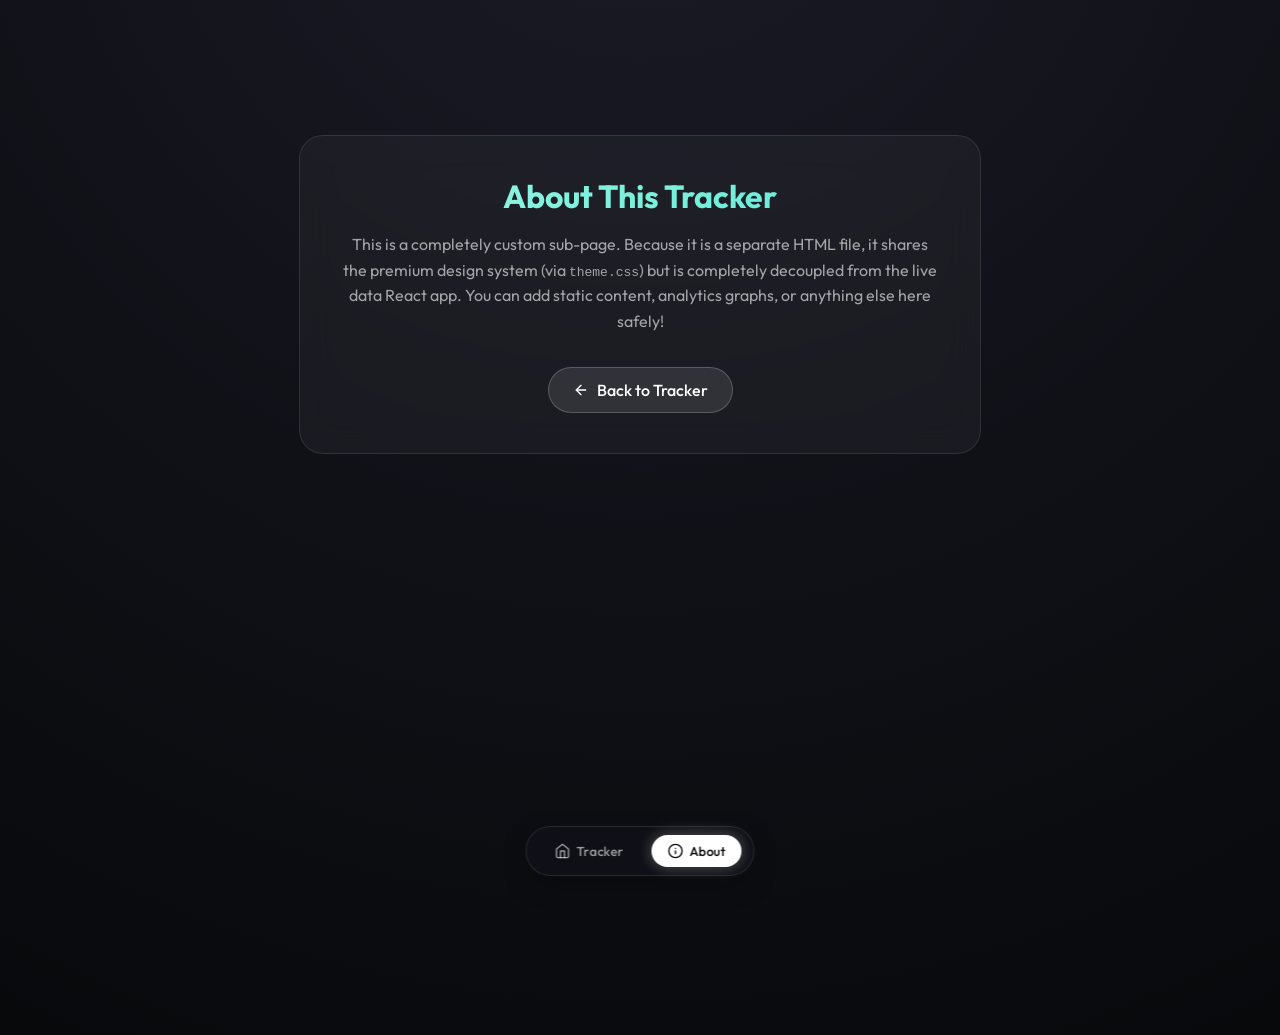
==== about.html @ 1e25994c "Redesign: injected premium theme and added about sub-page" ====
<!DOCTYPE html>
<html lang="en">
<head>
  <meta charset="UTF-8">
  <meta name="viewport" content="width=device-width, initial-scale=1">
  <title>About - Aarav's Net Worth Tracker</title>
  <link rel="preconnect" href="https://fonts.googleapis.com">
  <link rel="preconnect" href="https://fonts.gstatic.com" crossorigin>
  <link href="https://fonts.googleapis.com/css2?family=Outfit:wght@300;400;500;600;700&family=JetBrains+Mono:wght@400;500;700&display=swap" rel="stylesheet">
  <link rel="stylesheet" href="./theme.css">
  <style>
    /* Add basic reset and utility classes similar to the main app */
    body {
      margin: 0;
      background-color: #08090B;
      color: white;
      min-height: 100vh;
      display: flex;
      flex-direction: column;
      align-items: center;
      padding-top: 15vh;
    }
    .container {
      max-width: 600px;
      width: 90%;
      padding: 40px;
      border-radius: 24px;
      background: rgba(255, 255, 255, 0.04);
      border: 1px solid rgba(255, 255, 255, 0.1);
      backdrop-filter: blur(16px);
      text-align: center;
    }
    h1 {
      font-size: 32px;
      margin-bottom: 16px;
      margin-top: 0;
      background: linear-gradient(to right, #99f6e4, #5eead4);
      -webkit-background-clip: text;
      -webkit-text-fill-color: transparent;
    }
    p {
      color: rgba(255, 255, 255, 0.6);
      line-height: 1.6;
      margin-bottom: 32px;
    }
    .btn {
      display: inline-flex;
      align-items: center;
      gap: 8px;
      padding: 12px 24px;
      border-radius: 99px;
      background: rgba(255,255,255,0.1);
      color: white;
      text-decoration: none;
      font-weight: 500;
      border: 1px solid rgba(255,255,255,0.2);
      transition: all 0.2s ease;
    }
    .btn:hover {
      background: rgba(255,255,255,0.15);
      transform: translateY(-2px);
    }
  </style>
</head>
<body>
  
  <div class="container rounded-[24px]">
    <h1>About This Tracker</h1>
    <p>This is a completely custom sub-page. Because it is a separate HTML file, it shares the premium design system (via <code>theme.css</code>) but is completely decoupled from the live data React app. You can add static content, analytics graphs, or anything else here safely!</p>
    <a href="index.html" class="btn">
      <svg width="16" height="16" viewBox="0 0 24 24" fill="none" stroke="currentColor" stroke-width="2" stroke-linecap="round" stroke-linejoin="round"><line x1="19" y1="12" x2="5" y2="12"></line><polyline points="12 19 5 12 12 5"></polyline></svg>
      Back to Tracker
    </a>
  </div>

  <nav class="custom-floating-nav">
    <a href="index.html">
      <svg width="16" height="16" viewBox="0 0 24 24" fill="none" stroke="currentColor" stroke-width="2" stroke-linecap="round" stroke-linejoin="round"><path d="M3 9l9-7 9 7v11a2 2 0 0 1-2 2H5a2 2 0 0 1-2-2z"></path><polyline points="9 22 9 12 15 12 15 22"></polyline></svg>
      Tracker
    </a>
    <a href="about.html" class="active">
      <svg width="16" height="16" viewBox="0 0 24 24" fill="none" stroke="currentColor" stroke-width="2" stroke-linecap="round" stroke-linejoin="round"><circle cx="12" cy="12" r="10"></circle><line x1="12" y1="16" x2="12" y2="12"></line><line x1="12" y1="8" x2="12.01" y2="8"></line></svg>
      About
    </a>
  </nav>

</body>
</html>
---- theme.css ----
/* Premium Typography */
body, html, #root {
  font-family: 'Outfit', sans-serif !important;
}

.font-mono, .mono, .tabular-nums, 
[class*="font-mono"], [class*="tabular-nums"] {
  font-family: 'JetBrains Mono', monospace !important;
}

/* Base Body background enhancement */
body {
  background: radial-gradient(circle at 50% -20%, #1a1b26 0%, #08090B 100%) !important;
}

/* Card Hover Micro-Animations and Glows */
.rounded-\[24px\], .rounded-\[20px\], .rounded-\[18px\], .rounded-\[16px\] {
  transition: all 0.3s cubic-bezier(0.4, 0, 0.2, 1) !important;
}

.rounded-\[24px\]:hover, .rounded-\[20px\]:hover, .rounded-\[18px\]:hover {
  transform: translateY(-4px) !important;
  box-shadow: 0 20px 40px -15px rgba(52, 211, 153, 0.15),
              0 0 20px -5px rgba(139, 92, 246, 0.1) !important;
  border-color: rgba(255, 255, 255, 0.15) !important;
}

/* Enhance existing gradients (Emerald & Violet to Cyber-Pastel) */
.from-emerald-500\/10 {
  --tw-gradient-from: rgba(45, 212, 191, 0.15) !important; /* Teal tint */
}
.text-emerald-200 {
  color: #99f6e4 !important; /* Brighter teal */
}
.text-emerald-300 {
  color: #5eead4 !important;
}

/* Floating Navigation Bar Styles */
.custom-floating-nav {
  position: fixed;
  bottom: 24px;
  left: 50%;
  transform: translateX(-50%);
  z-index: 1000;
  display: flex;
  gap: 12px;
  padding: 8px 12px;
  background: rgba(18, 19, 26, 0.7);
  backdrop-filter: blur(20px);
  -webkit-backdrop-filter: blur(20px);
  border: 1px solid rgba(255, 255, 255, 0.1);
  border-radius: 99px;
  box-shadow: 0 10px 30px -10px rgba(0, 0, 0, 0.5),
              0 0 15px -5px rgba(255, 255, 255, 0.05);
  animation: slideUpNav 0.5s cubic-bezier(0.4, 0, 0.2, 1) forwards;
}

.custom-floating-nav a {
  text-decoration: none;
  color: rgba(255, 255, 255, 0.6);
  font-family: 'Outfit', sans-serif;
  font-size: 13px;
  font-weight: 500;
  padding: 8px 16px;
  border-radius: 99px;
  transition: all 0.2s ease;
  display: flex;
  align-items: center;
  gap: 6px;
}

.custom-floating-nav a:hover {
  color: white;
  background: rgba(255, 255, 255, 0.05);
}

.custom-floating-nav a.active {
  color: #08090B;
  background: white;
  box-shadow: 0 0 15px rgba(255, 255, 255, 0.3);
}

@keyframes slideUpNav {
  from { opacity: 0; transform: translate(-50%, 20px); }
  to { opacity: 1; transform: translate(-50%, 0); }
}

/* Adding padding to root so nothing gets hidden behind nav */
#root {
  padding-bottom: 80px !important;
}
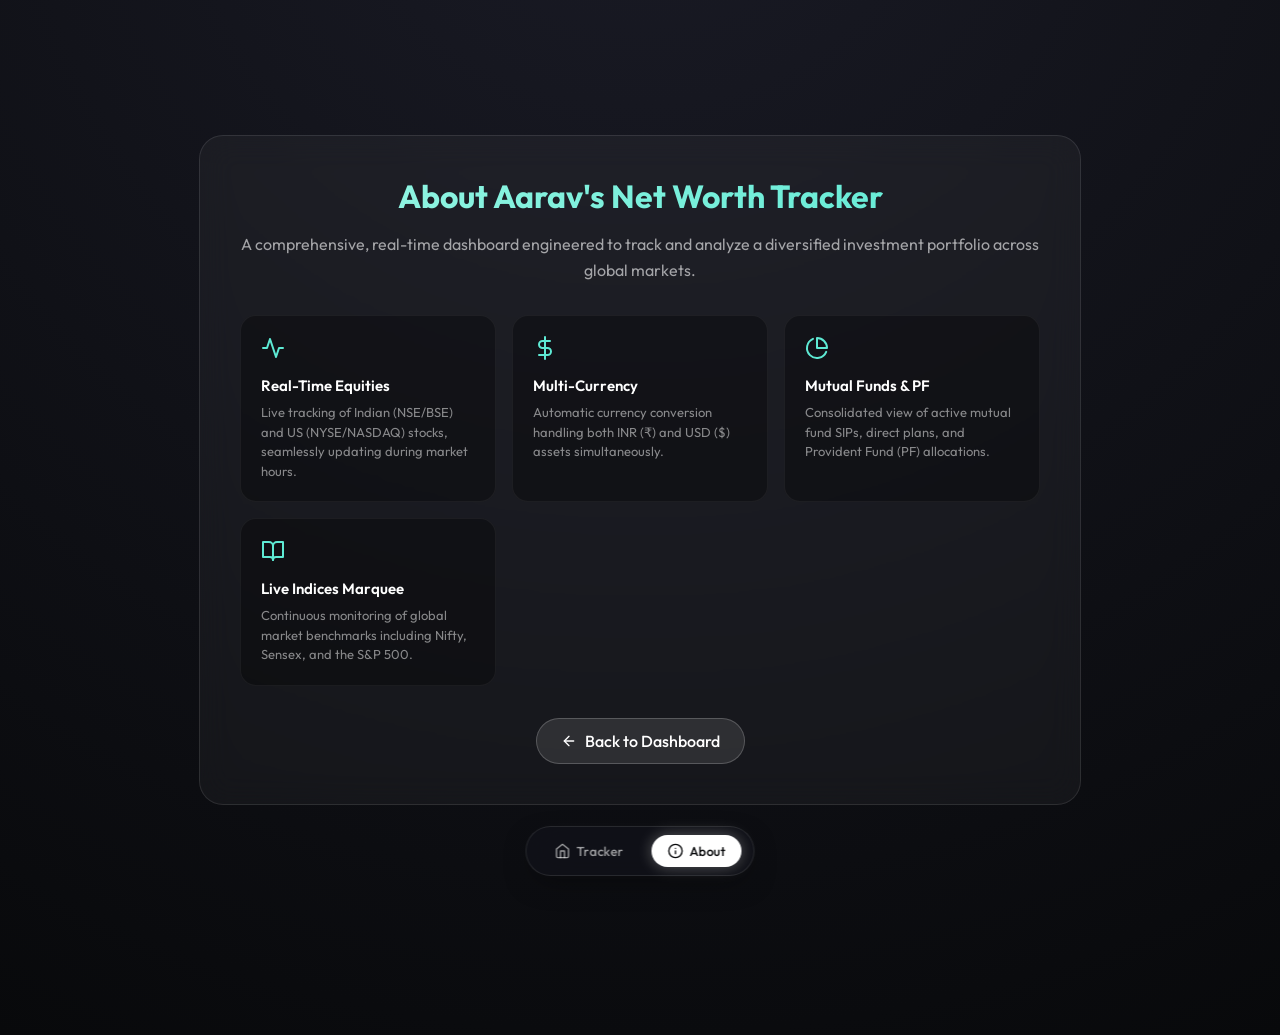
==== commit 1cb5c8eb: "Redesign: update about page content to reflect net worth tracker features" ====
--- a/about.html
+++ b/about.html
@@ -60,16 +60,80 @@
       background: rgba(255,255,255,0.15);
       transform: translateY(-2px);
     }
+    .features-grid {
+      display: grid;
+      grid-template-columns: repeat(auto-fit, minmax(250px, 1fr));
+      gap: 16px;
+      margin-bottom: 32px;
+      text-align: left;
+    }
+    .feature-card {
+      background: rgba(0, 0, 0, 0.3);
+      border: 1px solid rgba(255, 255, 255, 0.05);
+      padding: 20px;
+      border-radius: 16px;
+    }
+    .feature-icon {
+      margin-bottom: 12px;
+      color: #5eead4;
+    }
+    .feature-title {
+      font-size: 15px;
+      font-weight: 600;
+      margin-bottom: 8px;
+      color: white;
+    }
+    .feature-desc {
+      font-size: 13px;
+      color: rgba(255, 255, 255, 0.5);
+      line-height: 1.5;
+      margin: 0;
+    }
   </style>
 </head>
 <body>
   
-  <div class="container rounded-[24px]">
-    <h1>About This Tracker</h1>
-    <p>This is a completely custom sub-page. Because it is a separate HTML file, it shares the premium design system (via <code>theme.css</code>) but is completely decoupled from the live data React app. You can add static content, analytics graphs, or anything else here safely!</p>
+  <div class="container rounded-[24px]" style="max-width: 800px;">
+    <h1>About Aarav's Net Worth Tracker</h1>
+    <p>A comprehensive, real-time dashboard engineered to track and analyze a diversified investment portfolio across global markets.</p>
+    
+    <div class="features-grid">
+      <div class="feature-card">
+        <div class="feature-icon">
+          <svg width="24" height="24" viewBox="0 0 24 24" fill="none" stroke="currentColor" stroke-width="2" stroke-linecap="round" stroke-linejoin="round"><polyline points="22 12 18 12 15 21 9 3 6 12 2 12"></polyline></svg>
+        </div>
+        <div class="feature-title">Real-Time Equities</div>
+        <div class="feature-desc">Live tracking of Indian (NSE/BSE) and US (NYSE/NASDAQ) stocks, seamlessly updating during market hours.</div>
+      </div>
+      
+      <div class="feature-card">
+        <div class="feature-icon">
+          <svg width="24" height="24" viewBox="0 0 24 24" fill="none" stroke="currentColor" stroke-width="2" stroke-linecap="round" stroke-linejoin="round"><line x1="12" y1="1" x2="12" y2="23"></line><path d="M17 5H9.5a3.5 3.5 0 0 0 0 7h5a3.5 3.5 0 0 1 0 7H6"></path></svg>
+        </div>
+        <div class="feature-title">Multi-Currency</div>
+        <div class="feature-desc">Automatic currency conversion handling both INR (₹) and USD ($) assets simultaneously.</div>
+      </div>
+
+      <div class="feature-card">
+        <div class="feature-icon">
+          <svg width="24" height="24" viewBox="0 0 24 24" fill="none" stroke="currentColor" stroke-width="2" stroke-linecap="round" stroke-linejoin="round"><path d="M21.21 15.89A10 10 0 1 1 8 2.83"></path><path d="M22 12A10 10 0 0 0 12 2v10z"></path></svg>
+        </div>
+        <div class="feature-title">Mutual Funds & PF</div>
+        <div class="feature-desc">Consolidated view of active mutual fund SIPs, direct plans, and Provident Fund (PF) allocations.</div>
+      </div>
+
+      <div class="feature-card">
+        <div class="feature-icon">
+          <svg width="24" height="24" viewBox="0 0 24 24" fill="none" stroke="currentColor" stroke-width="2" stroke-linecap="round" stroke-linejoin="round"><path d="M2 3h6a4 4 0 0 1 4 4v14a3 3 0 0 0-3-3H2z"></path><path d="M22 3h-6a4 4 0 0 0-4 4v14a3 3 0 0 1 3-3h7z"></path></svg>
+        </div>
+        <div class="feature-title">Live Indices Marquee</div>
+        <div class="feature-desc">Continuous monitoring of global market benchmarks including Nifty, Sensex, and the S&P 500.</div>
+      </div>
+    </div>
+
     <a href="index.html" class="btn">
       <svg width="16" height="16" viewBox="0 0 24 24" fill="none" stroke="currentColor" stroke-width="2" stroke-linecap="round" stroke-linejoin="round"><line x1="19" y1="12" x2="5" y2="12"></line><polyline points="12 19 5 12 12 5"></polyline></svg>
-      Back to Tracker
+      Back to Dashboard
     </a>
   </div>
 
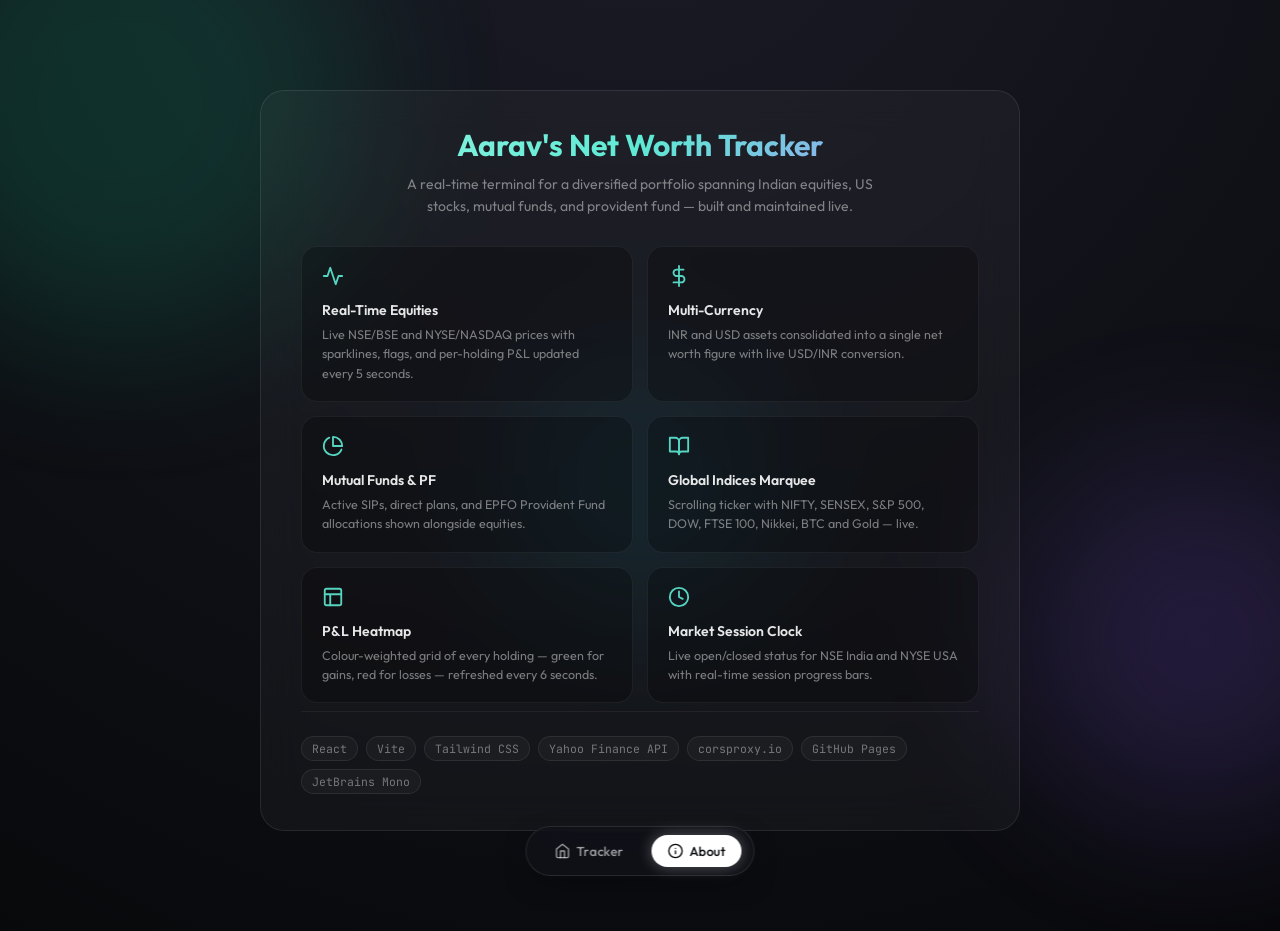
==== commit 4571f486: "feat: connect about page to tracker — live NW+P/L strip, visual redesign, ambient orbs" ====
--- a/about.html
+++ b/about.html
@@ -3,138 +3,262 @@
 <head>
   <meta charset="UTF-8">
   <meta name="viewport" content="width=device-width, initial-scale=1">
-  <title>About - Aarav's Net Worth Tracker</title>
+  <title>About — Aarav's Net Worth Tracker</title>
   <link rel="preconnect" href="https://fonts.googleapis.com">
   <link rel="preconnect" href="https://fonts.gstatic.com" crossorigin>
   <link href="https://fonts.googleapis.com/css2?family=Outfit:wght@300;400;500;600;700&family=JetBrains+Mono:wght@400;500;700&display=swap" rel="stylesheet">
   <link rel="stylesheet" href="./theme.css">
   <style>
-    /* Add basic reset and utility classes similar to the main app */
+    *, *::before, *::after { box-sizing: border-box; margin: 0; padding: 0; }
+
     body {
-      margin: 0;
-      background-color: #08090B;
-      color: white;
       min-height: 100vh;
+      padding: 48px 20px 100px;
       display: flex;
       flex-direction: column;
       align-items: center;
-      padding-top: 15vh;
-    }
-    .container {
-      max-width: 600px;
-      width: 90%;
-      padding: 40px;
+      overflow-x: hidden;
+    }
+
+    /* ── Ambient orbs matching the main tracker ── */
+    .orb {
+      position: fixed;
+      border-radius: 50%;
+      pointer-events: none;
+      z-index: 0;
+      filter: blur(80px);
+      opacity: 0.18;
+    }
+    .orb-1 { width: 480px; height: 480px; background: #10b981; top: -140px; left: -120px; }
+    .orb-2 { width: 360px; height: 360px; background: #8b5cf6; bottom: 80px;  right: -100px; }
+    .orb-3 { width: 260px; height: 260px; background: #06b6d4; top: 40%;     left: 50%; transform: translateX(-50%); opacity: 0.10; }
+
+    /* ── Layout ── */
+    .page-wrap {
+      position: relative;
+      z-index: 1;
+      width: 100%;
+      max-width: 760px;
+      display: flex;
+      flex-direction: column;
+      gap: 20px;
+    }
+
+    /* ── Live snapshot strip ── */
+    .live-strip {
+      display: flex;
+      align-items: center;
+      justify-content: center;
+      gap: 6px;
+      padding: 10px 20px;
+      border-radius: 99px;
+      background: rgba(255,255,255,0.04);
+      border: 1px solid rgba(255,255,255,0.09);
+      backdrop-filter: blur(16px);
+      font-family: 'Outfit', sans-serif;
+      font-size: 13px;
+      color: rgba(255,255,255,0.45);
+      letter-spacing: 0.01em;
+      width: fit-content;
+      align-self: center;
+      transition: opacity 0.4s ease;
+    }
+    .live-strip.hidden { opacity: 0; pointer-events: none; }
+    .live-strip .dot {
+      width: 6px; height: 6px;
+      border-radius: 50%;
+      background: #10b981;
+      box-shadow: 0 0 6px #10b981;
+      animation: pulseDot 2s ease-in-out infinite;
+      flex-shrink: 0;
+    }
+    @keyframes pulseDot {
+      0%,100% { opacity: 1; transform: scale(1); }
+      50%      { opacity: .4; transform: scale(.7); }
+    }
+    .live-strip .nw-val {
+      font-family: 'JetBrains Mono', monospace;
+      font-size: 13px;
+      font-weight: 700;
+      color: rgba(255,255,255,0.85);
+    }
+    .live-strip .pl-val {
+      font-family: 'JetBrains Mono', monospace;
+      font-size: 12px;
+      font-weight: 600;
+      padding: 2px 9px;
+      border-radius: 99px;
+    }
+    .live-strip .pl-val.up   { color: #34d399; background: rgba(16,185,129,0.15); }
+    .live-strip .pl-val.down { color: #f87171; background: rgba(239,68,68,0.15);  }
+
+    /* ── Main card ── */
+    .card {
+      background: rgba(255,255,255,0.035);
+      border: 1px solid rgba(255,255,255,0.09);
       border-radius: 24px;
-      background: rgba(255, 255, 255, 0.04);
-      border: 1px solid rgba(255, 255, 255, 0.1);
-      backdrop-filter: blur(16px);
-      text-align: center;
-    }
-    h1 {
-      font-size: 32px;
-      margin-bottom: 16px;
-      margin-top: 0;
-      background: linear-gradient(to right, #99f6e4, #5eead4);
+      backdrop-filter: blur(20px);
+      padding: 36px 40px;
+    }
+    @media (max-width: 600px) { .card { padding: 28px 22px; } }
+
+    .card-header { margin-bottom: 28px; text-align: center; }
+    .card-header h1 {
+      font-family: 'Outfit', sans-serif;
+      font-size: clamp(22px, 5vw, 30px);
+      font-weight: 700;
+      background: linear-gradient(135deg, #99f6e4 0%, #5eead4 50%, #a78bfa 100%);
       -webkit-background-clip: text;
       -webkit-text-fill-color: transparent;
-    }
-    p {
-      color: rgba(255, 255, 255, 0.6);
+      line-height: 1.2;
+      margin-bottom: 10px;
+    }
+    .card-header p {
+      font-size: 14px;
+      color: rgba(255,255,255,0.45);
       line-height: 1.6;
-      margin-bottom: 32px;
-    }
-    .btn {
-      display: inline-flex;
-      align-items: center;
-      gap: 8px;
-      padding: 12px 24px;
-      border-radius: 99px;
-      background: rgba(255,255,255,0.1);
-      color: white;
-      text-decoration: none;
-      font-weight: 500;
-      border: 1px solid rgba(255,255,255,0.2);
-      transition: all 0.2s ease;
-    }
-    .btn:hover {
-      background: rgba(255,255,255,0.15);
-      transform: translateY(-2px);
-    }
+      max-width: 480px;
+      margin: 0 auto;
+    }
+
+    /* ── Feature grid ── */
     .features-grid {
       display: grid;
-      grid-template-columns: repeat(auto-fit, minmax(250px, 1fr));
-      gap: 16px;
-      margin-bottom: 32px;
-      text-align: left;
+      grid-template-columns: repeat(auto-fit, minmax(220px, 1fr));
+      gap: 14px;
     }
     .feature-card {
-      background: rgba(0, 0, 0, 0.3);
-      border: 1px solid rgba(255, 255, 255, 0.05);
-      padding: 20px;
+      background: rgba(0,0,0,0.25);
+      border: 1px solid rgba(255,255,255,0.06);
+      padding: 18px 20px;
       border-radius: 16px;
+      transition: border-color 0.2s ease, transform 0.2s ease;
+    }
+    .feature-card:hover {
+      border-color: rgba(94,234,212,0.25);
+      transform: translateY(-2px);
     }
     .feature-icon {
-      margin-bottom: 12px;
+      margin-bottom: 10px;
       color: #5eead4;
+      opacity: 0.9;
     }
     .feature-title {
-      font-size: 15px;
+      font-family: 'Outfit', sans-serif;
+      font-size: 14px;
       font-weight: 600;
-      margin-bottom: 8px;
-      color: white;
+      margin-bottom: 6px;
+      color: rgba(255,255,255,0.9);
     }
     .feature-desc {
-      font-size: 13px;
-      color: rgba(255, 255, 255, 0.5);
-      line-height: 1.5;
-      margin: 0;
+      font-size: 12.5px;
+      color: rgba(255,255,255,0.45);
+      line-height: 1.55;
+    }
+
+    /* ── Stack strip ── */
+    .stack-strip {
+      display: flex;
+      flex-wrap: wrap;
+      gap: 8px;
+      padding-top: 24px;
+      border-top: 1px solid rgba(255,255,255,0.06);
+      margin-top: 8px;
+    }
+    .stack-tag {
+      font-size: 11.5px;
+      font-family: 'JetBrains Mono', monospace;
+      color: rgba(255,255,255,0.4);
+      padding: 4px 10px;
+      border: 1px solid rgba(255,255,255,0.08);
+      border-radius: 99px;
+      background: rgba(255,255,255,0.03);
     }
   </style>
 </head>
 <body>
-  
-  <div class="container rounded-[24px]" style="max-width: 800px;">
-    <h1>About Aarav's Net Worth Tracker</h1>
-    <p>A comprehensive, real-time dashboard engineered to track and analyze a diversified investment portfolio across global markets.</p>
-    
-    <div class="features-grid">
-      <div class="feature-card">
-        <div class="feature-icon">
-          <svg width="24" height="24" viewBox="0 0 24 24" fill="none" stroke="currentColor" stroke-width="2" stroke-linecap="round" stroke-linejoin="round"><polyline points="22 12 18 12 15 21 9 3 6 12 2 12"></polyline></svg>
-        </div>
-        <div class="feature-title">Real-Time Equities</div>
-        <div class="feature-desc">Live tracking of Indian (NSE/BSE) and US (NYSE/NASDAQ) stocks, seamlessly updating during market hours.</div>
+
+  <div class="orb orb-1"></div>
+  <div class="orb orb-2"></div>
+  <div class="orb orb-3"></div>
+
+  <!-- Live snapshot strip — populated by JS from URL hash -->
+  <div class="live-strip hidden" id="liveStrip">
+    <span class="dot"></span>
+    <span style="color:rgba(255,255,255,0.4)">Net Worth</span>
+    <span class="nw-val" id="nwVal">—</span>
+    <span style="color:rgba(255,255,255,0.2)">·</span>
+    <span style="color:rgba(255,255,255,0.4)">Today</span>
+    <span class="pl-val" id="plVal">—</span>
+  </div>
+
+  <div class="page-wrap">
+    <div class="card">
+      <div class="card-header">
+        <h1>Aarav's Net Worth Tracker</h1>
+        <p>A real-time terminal for a diversified portfolio spanning Indian equities, US stocks, mutual funds, and provident fund — built and maintained live.</p>
       </div>
-      
-      <div class="feature-card">
-        <div class="feature-icon">
-          <svg width="24" height="24" viewBox="0 0 24 24" fill="none" stroke="currentColor" stroke-width="2" stroke-linecap="round" stroke-linejoin="round"><line x1="12" y1="1" x2="12" y2="23"></line><path d="M17 5H9.5a3.5 3.5 0 0 0 0 7h5a3.5 3.5 0 0 1 0 7H6"></path></svg>
-        </div>
-        <div class="feature-title">Multi-Currency</div>
-        <div class="feature-desc">Automatic currency conversion handling both INR (₹) and USD ($) assets simultaneously.</div>
+
+      <div class="features-grid">
+        <div class="feature-card">
+          <div class="feature-icon">
+            <svg width="22" height="22" viewBox="0 0 24 24" fill="none" stroke="currentColor" stroke-width="2" stroke-linecap="round" stroke-linejoin="round"><polyline points="22 12 18 12 15 21 9 3 6 12 2 12"></polyline></svg>
+          </div>
+          <div class="feature-title">Real-Time Equities</div>
+          <div class="feature-desc">Live NSE/BSE and NYSE/NASDAQ prices with sparklines, flags, and per-holding P&amp;L updated every 5 seconds.</div>
+        </div>
+
+        <div class="feature-card">
+          <div class="feature-icon">
+            <svg width="22" height="22" viewBox="0 0 24 24" fill="none" stroke="currentColor" stroke-width="2" stroke-linecap="round" stroke-linejoin="round"><line x1="12" y1="1" x2="12" y2="23"></line><path d="M17 5H9.5a3.5 3.5 0 0 0 0 7h5a3.5 3.5 0 0 1 0 7H6"></path></svg>
+          </div>
+          <div class="feature-title">Multi-Currency</div>
+          <div class="feature-desc">INR and USD assets consolidated into a single net worth figure with live USD/INR conversion.</div>
+        </div>
+
+        <div class="feature-card">
+          <div class="feature-icon">
+            <svg width="22" height="22" viewBox="0 0 24 24" fill="none" stroke="currentColor" stroke-width="2" stroke-linecap="round" stroke-linejoin="round"><path d="M21.21 15.89A10 10 0 1 1 8 2.83"></path><path d="M22 12A10 10 0 0 0 12 2v10z"></path></svg>
+          </div>
+          <div class="feature-title">Mutual Funds &amp; PF</div>
+          <div class="feature-desc">Active SIPs, direct plans, and EPFO Provident Fund allocations shown alongside equities.</div>
+        </div>
+
+        <div class="feature-card">
+          <div class="feature-icon">
+            <svg width="22" height="22" viewBox="0 0 24 24" fill="none" stroke="currentColor" stroke-width="2" stroke-linecap="round" stroke-linejoin="round"><path d="M2 3h6a4 4 0 0 1 4 4v14a3 3 0 0 0-3-3H2z"></path><path d="M22 3h-6a4 4 0 0 0-4 4v14a3 3 0 0 1 3-3h7z"></path></svg>
+          </div>
+          <div class="feature-title">Global Indices Marquee</div>
+          <div class="feature-desc">Scrolling ticker with NIFTY, SENSEX, S&amp;P 500, DOW, FTSE 100, Nikkei, BTC and Gold — live.</div>
+        </div>
+
+        <div class="feature-card">
+          <div class="feature-icon">
+            <svg width="22" height="22" viewBox="0 0 24 24" fill="none" stroke="currentColor" stroke-width="2" stroke-linecap="round" stroke-linejoin="round"><rect x="3" y="3" width="18" height="18" rx="2"/><path d="M3 9h18M9 21V9"/></svg>
+          </div>
+          <div class="feature-title">P&amp;L Heatmap</div>
+          <div class="feature-desc">Colour-weighted grid of every holding — green for gains, red for losses — refreshed every 6 seconds.</div>
+        </div>
+
+        <div class="feature-card">
+          <div class="feature-icon">
+            <svg width="22" height="22" viewBox="0 0 24 24" fill="none" stroke="currentColor" stroke-width="2" stroke-linecap="round" stroke-linejoin="round"><circle cx="12" cy="12" r="10"/><polyline points="12 6 12 12 16 14"/></svg>
+          </div>
+          <div class="feature-title">Market Session Clock</div>
+          <div class="feature-desc">Live open/closed status for NSE India and NYSE USA with real-time session progress bars.</div>
+        </div>
       </div>
 
-      <div class="feature-card">
-        <div class="feature-icon">
-          <svg width="24" height="24" viewBox="0 0 24 24" fill="none" stroke="currentColor" stroke-width="2" stroke-linecap="round" stroke-linejoin="round"><path d="M21.21 15.89A10 10 0 1 1 8 2.83"></path><path d="M22 12A10 10 0 0 0 12 2v10z"></path></svg>
-        </div>
-        <div class="feature-title">Mutual Funds & PF</div>
-        <div class="feature-desc">Consolidated view of active mutual fund SIPs, direct plans, and Provident Fund (PF) allocations.</div>
-      </div>
-
-      <div class="feature-card">
-        <div class="feature-icon">
-          <svg width="24" height="24" viewBox="0 0 24 24" fill="none" stroke="currentColor" stroke-width="2" stroke-linecap="round" stroke-linejoin="round"><path d="M2 3h6a4 4 0 0 1 4 4v14a3 3 0 0 0-3-3H2z"></path><path d="M22 3h-6a4 4 0 0 0-4 4v14a3 3 0 0 1 3-3h7z"></path></svg>
-        </div>
-        <div class="feature-title">Live Indices Marquee</div>
-        <div class="feature-desc">Continuous monitoring of global market benchmarks including Nifty, Sensex, and the S&P 500.</div>
+      <div class="stack-strip">
+        <span class="stack-tag">React</span>
+        <span class="stack-tag">Vite</span>
+        <span class="stack-tag">Tailwind CSS</span>
+        <span class="stack-tag">Yahoo Finance API</span>
+        <span class="stack-tag">corsproxy.io</span>
+        <span class="stack-tag">GitHub Pages</span>
+        <span class="stack-tag">JetBrains Mono</span>
       </div>
     </div>
-
-    <a href="index.html" class="btn">
-      <svg width="16" height="16" viewBox="0 0 24 24" fill="none" stroke="currentColor" stroke-width="2" stroke-linecap="round" stroke-linejoin="round"><line x1="19" y1="12" x2="5" y2="12"></line><polyline points="12 19 5 12 12 5"></polyline></svg>
-      Back to Dashboard
-    </a>
   </div>
 
   <nav class="custom-floating-nav">
@@ -148,5 +272,38 @@
     </a>
   </nav>
 
+  <script>
+    /* ── Read NW + P/L from URL hash and populate live strip ── */
+    (function(){
+      var hash = location.hash.replace('#','');
+      if (!hash) return;
+      var params = {};
+      hash.split('&').forEach(function(p){ var kv=p.split('='); params[kv[0]]=decodeURIComponent(kv[1]||''); });
+
+      var nw = parseInt(params.nw, 10);
+      var pl = parseFloat(params.pl);
+      var pu = params.pu || '+';
+      if (isNaN(nw) || isNaN(pl)) return;
+
+      /* Format net worth in Indian system */
+      function fmtINR(v) {
+        var s = Math.abs(v).toString();
+        var last3 = s.slice(-3);
+        var rest  = s.slice(0, -3);
+        return '\u20b9' + (rest ? rest.replace(/\B(?=(\d{2})+(?!\d))/g,',') + ',' : '') + last3;
+      }
+
+      document.getElementById('nwVal').textContent = fmtINR(nw);
+
+      var plEl = document.getElementById('plVal');
+      var sign = (pu === '-' || pl < 0) ? '-' : '+';
+      plEl.textContent = sign + '\u20b9' + Math.abs(pl).toFixed(2).replace(/\B(?=(\d{3})+(?!\d))/g,',');
+      plEl.className = 'pl-val ' + (sign === '+' ? 'up' : 'down');
+
+      var strip = document.getElementById('liveStrip');
+      strip.classList.remove('hidden');
+    })();
+  </script>
+
 </body>
 </html>
